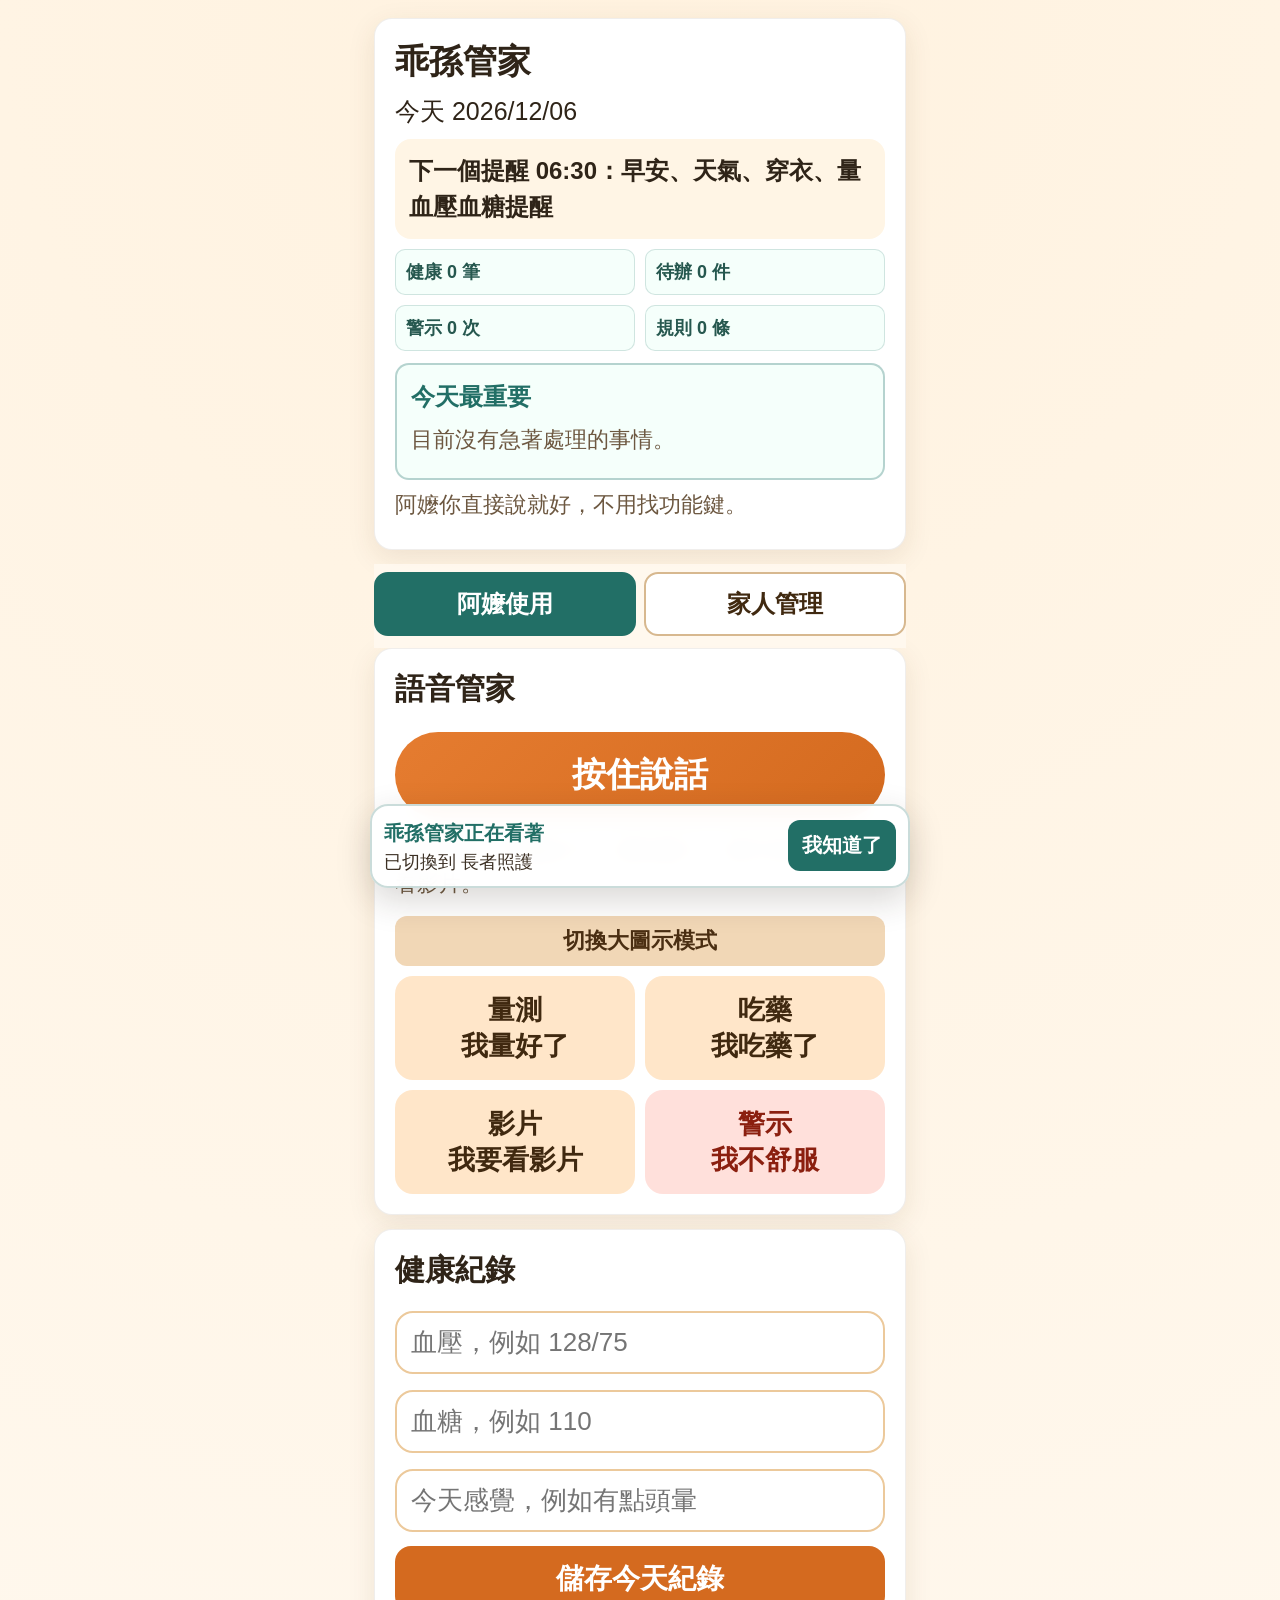
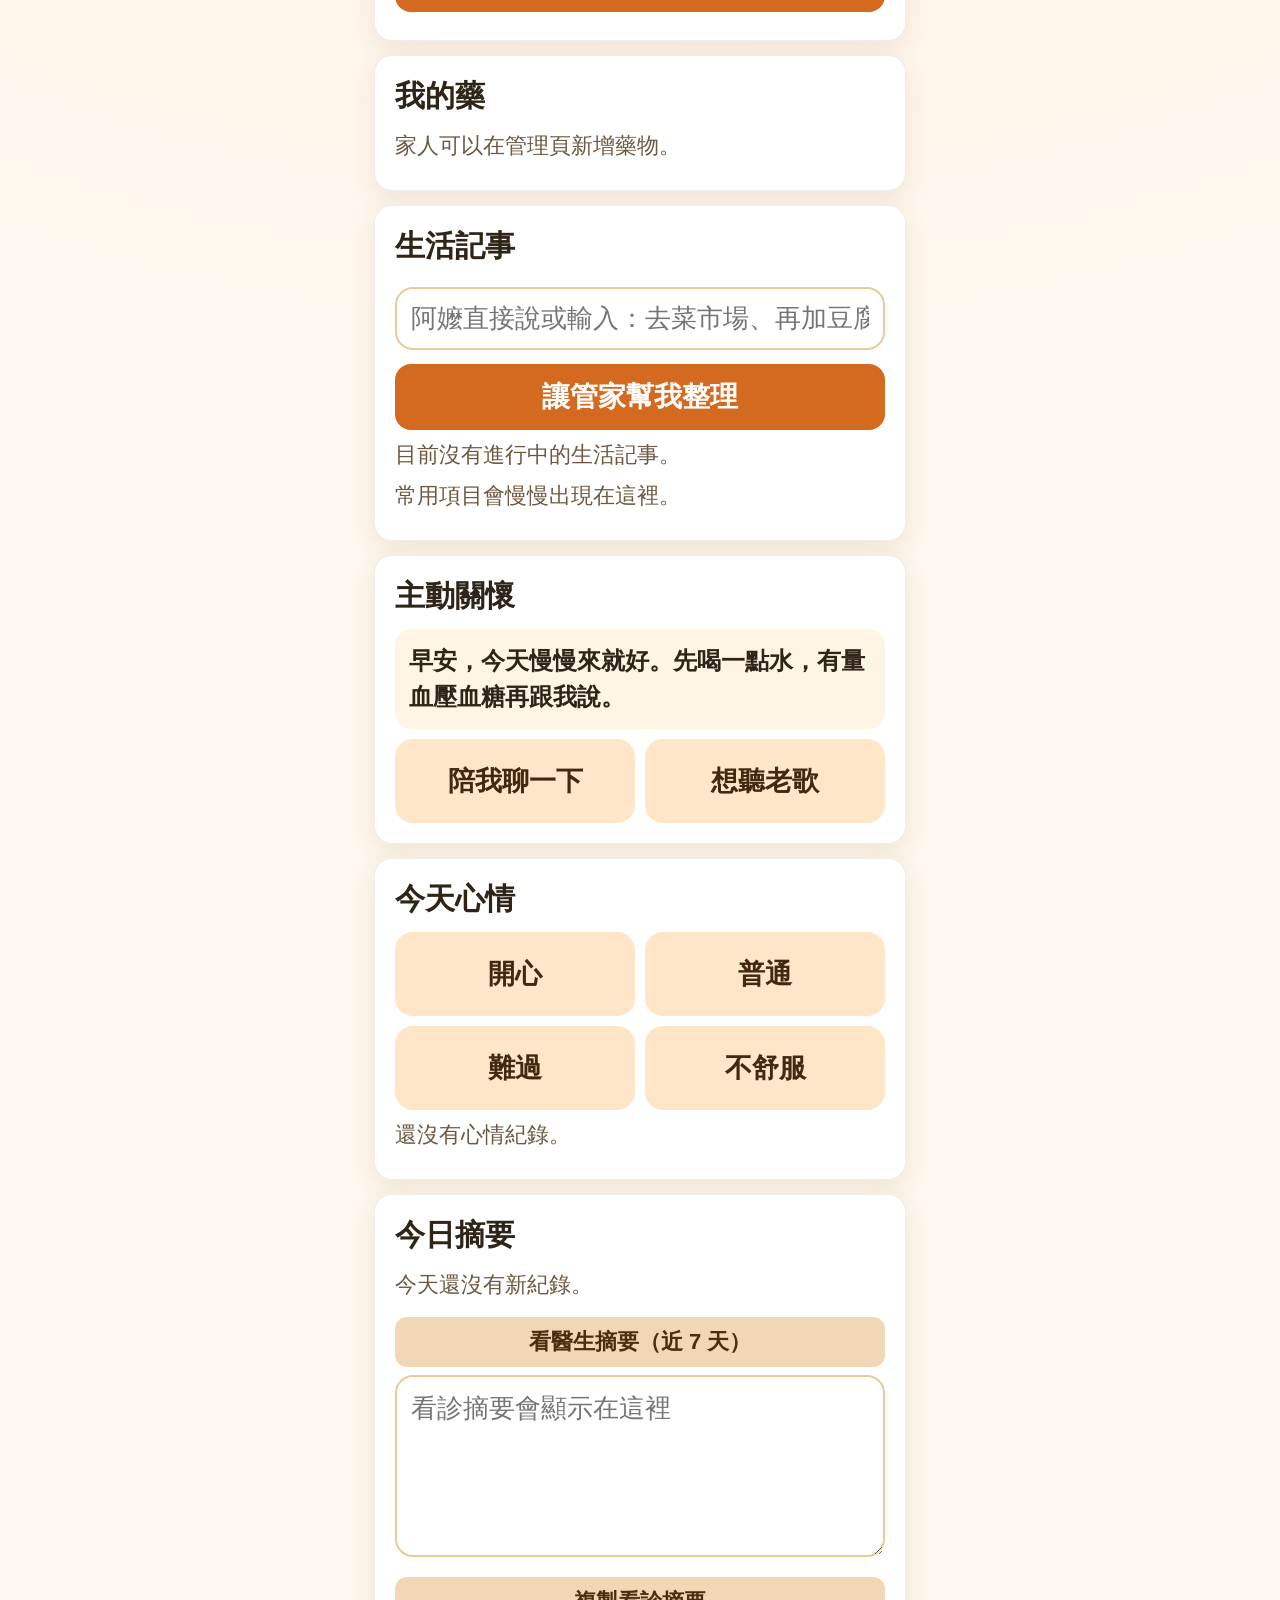
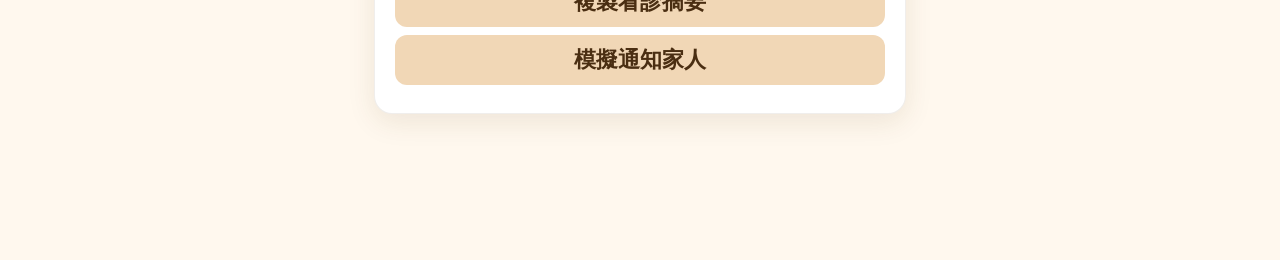
==== index.html @ 415922fa "Initial v5 PWA prototype" ====
<!DOCTYPE html>
<html lang="zh-Hant">
<head>
  <meta charset="UTF-8" />
  <meta name="viewport" content="width=device-width, initial-scale=1.0" />
  <title>乖孫管家</title>
  <meta http-equiv="refresh" content="0; url=./app.html" />
  <link rel="manifest" href="./manifest.json" />
  <meta name="theme-color" content="#226f66" />
  <style>
    body {
      margin: 0;
      min-height: 100vh;
      display: grid;
      place-items: center;
      background: #fff8ee;
      color: #2f2418;
      font-family: "Microsoft JhengHei", "Noto Sans TC", sans-serif;
    }
    a {
      color: #226f66;
      font-size: 24px;
      font-weight: 700;
    }
  </style>
</head>
<body>
  <a href="./app.html">開啟乖孫管家</a>
</body>
</html>
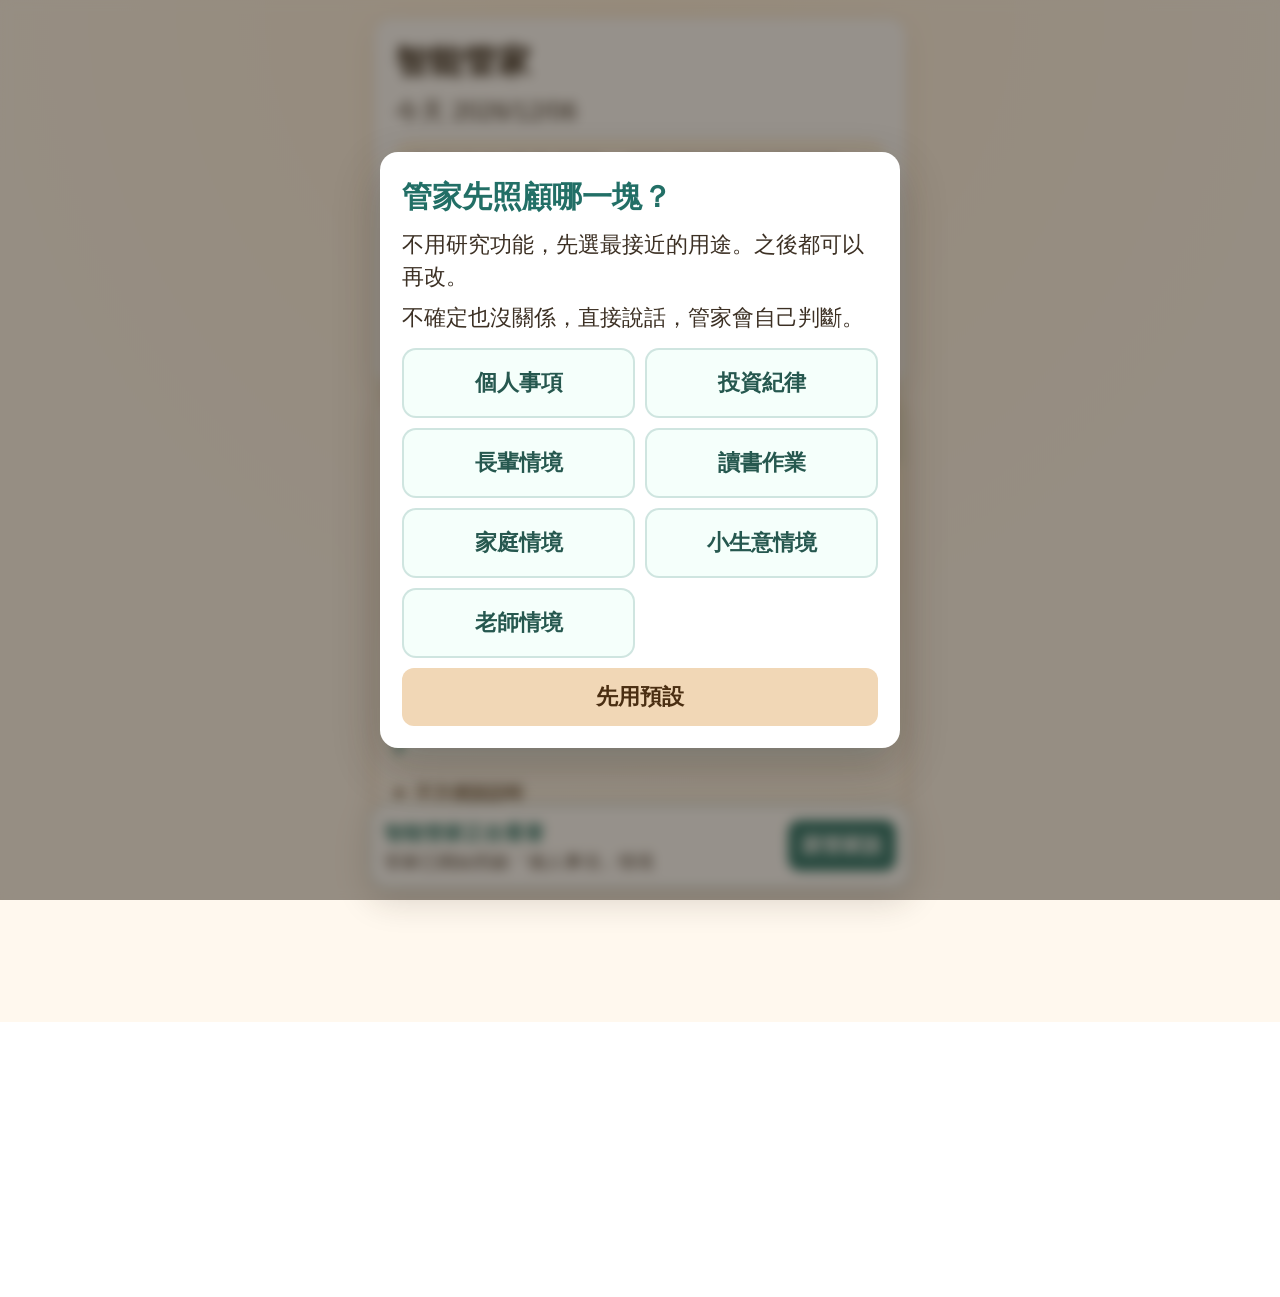
==== commit e2abcbf1: "Simplify assistant-first experience and harden input handling" ====
--- a/index.html
+++ b/index.html
@@ -3,7 +3,7 @@
 <head>
   <meta charset="UTF-8" />
   <meta name="viewport" content="width=device-width, initial-scale=1.0" />
-  <title>乖孫管家</title>
+  <title>智能管家</title>
   <meta http-equiv="refresh" content="0; url=./app.html" />
   <link rel="manifest" href="./manifest.json" />
   <meta name="theme-color" content="#226f66" />
@@ -25,6 +25,6 @@
   </style>
 </head>
 <body>
-  <a href="./app.html">開啟乖孫管家</a>
+  <a href="./app.html">開啟智能管家</a>
 </body>
 </html>
